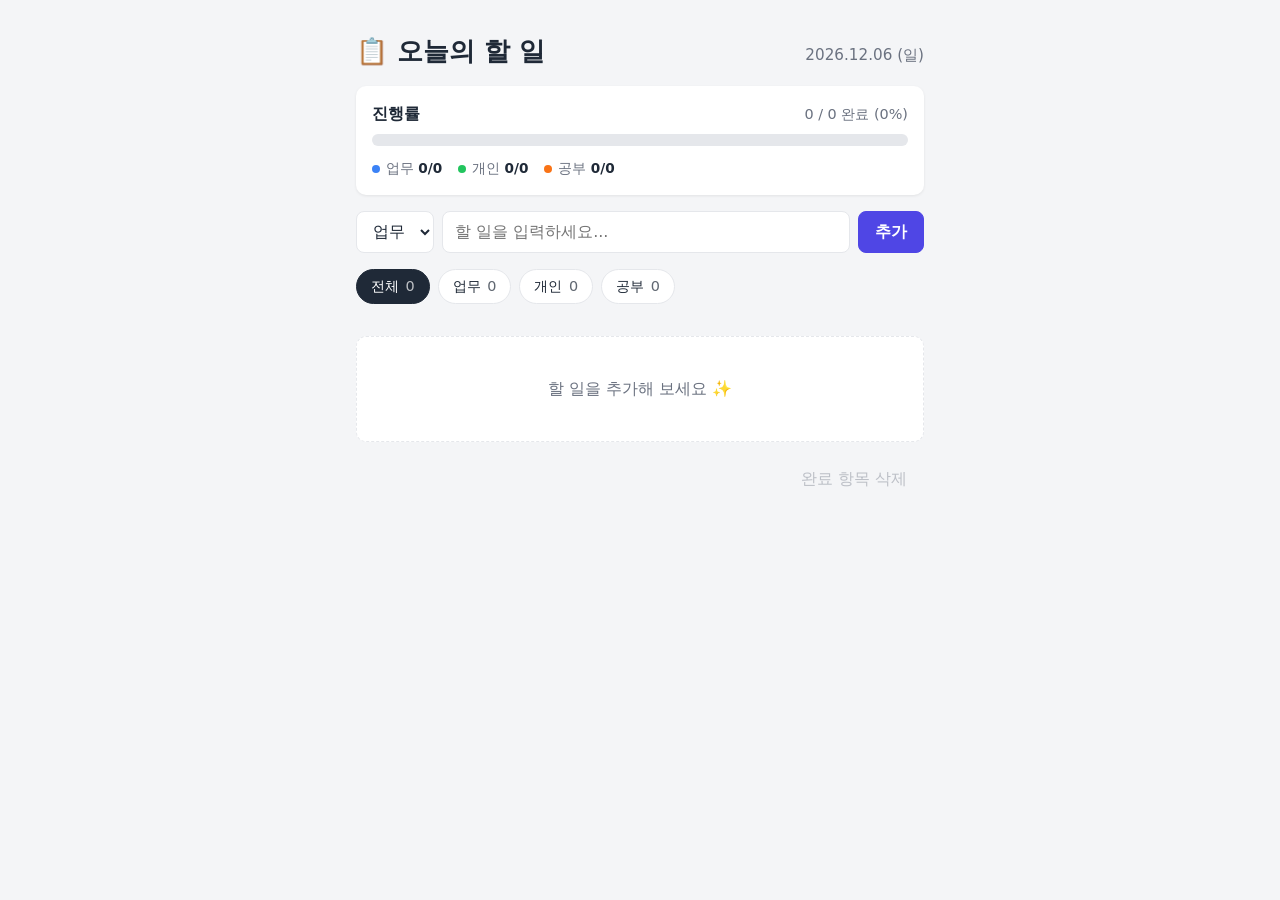
==== mobile_version/index.html @ 47eabd2c "데스크톱 2단 웹 버전 추가, 기존 버전은 mobile_version/으로 이동 - mobile_version/: 기존 단일 컬럼(600px) 버전을 그대로 이동 - 루트(웹 버전" ====
<!DOCTYPE html>
<html lang="ko">
<head>
  <meta charset="UTF-8">
  <meta name="viewport" content="width=device-width, initial-scale=1.0">
  <title>오늘의 할 일</title>
  <link rel="stylesheet" href="style.css">
</head>
<body>
  <main class="app">
    <!-- 헤더: 제목 + 오늘 날짜 -->
    <header class="app-header">
      <h1>📋 오늘의 할 일</h1>
      <time id="today" class="today"></time>
    </header>

    <!-- 진행률 -->
    <section id="progress" class="progress" aria-labelledby="progress-title">
      <div class="progress-head">
        <h2 id="progress-title">진행률</h2>
        <p id="progress-text" class="progress-text" aria-live="polite">0 / 0 완료 (0%)</p>
      </div>
      <div id="progress-bar" class="progress-bar" role="progressbar"
           aria-valuemin="0" aria-valuemax="100" aria-valuenow="0" aria-labelledby="progress-title">
        <div id="progress-fill" class="progress-fill"></div>
      </div>
      <ul id="category-progress" class="category-progress">
        <li class="cat-work" data-category="work">업무 <strong>0/0</strong></li>
        <li class="cat-personal" data-category="personal">개인 <strong>0/0</strong></li>
        <li class="cat-study" data-category="study">공부 <strong>0/0</strong></li>
      </ul>
    </section>

    <!-- 할 일 입력 -->
    <form id="todo-form" class="todo-form" autocomplete="off">
      <label for="category-select" class="sr-only">카테고리</label>
      <select id="category-select" class="category-select">
        <option value="work">업무</option>
        <option value="personal">개인</option>
        <option value="study">공부</option>
      </select>
      <label for="todo-input" class="sr-only">할 일</label>
      <input id="todo-input" class="todo-input" type="text"
             placeholder="할 일을 입력하세요..." maxlength="100" required>
      <button type="submit" class="btn btn-primary">추가</button>
    </form>

    <!-- 카테고리 필터 -->
    <nav id="filters" class="filters" aria-label="카테고리 필터">
      <button type="button" class="filter-btn is-active" data-filter="all" aria-pressed="true">전체 <span class="count">0</span></button>
      <button type="button" class="filter-btn" data-filter="work" aria-pressed="false">업무 <span class="count">0</span></button>
      <button type="button" class="filter-btn" data-filter="personal" aria-pressed="false">개인 <span class="count">0</span></button>
      <button type="button" class="filter-btn" data-filter="study" aria-pressed="false">공부 <span class="count">0</span></button>
    </nav>

    <!-- 할 일 목록 (app.js가 렌더링) -->
    <ul id="todo-list" class="todo-list"></ul>

    <!-- 빈 상태 안내 (목록이 비었을 때 JS가 hidden 해제) -->
    <p id="empty-state" class="empty-state" hidden>할 일을 추가해 보세요 ✨</p>

    <!-- 하단: 완료 항목 일괄 삭제 -->
    <footer class="app-footer">
      <button type="button" id="clear-completed" class="btn btn-ghost" disabled>완료 항목 삭제</button>
    </footer>
  </main>

  <script src="app.js"></script>
</body>
</html>
---- mobile_version/style.css ----
/* ===== 디자인 토큰 ===== */
:root {
  --bg: #f4f5f7;
  --surface: #ffffff;
  --text: #1f2937;
  --text-muted: #6b7280;
  --border: #e5e7eb;
  --primary: #4f46e5;
  --primary-hover: #4338ca;
  --danger: #dc2626;
  --success: #16a34a;

  --work: #3b82f6;
  --work-bg: #dbeafe;
  --personal: #22c55e;
  --personal-bg: #dcfce7;
  --study: #f97316;
  --study-bg: #ffedd5;

  --radius: 10px;
  --shadow: 0 1px 3px rgba(0, 0, 0, 0.08);
}

/* ===== 기본 ===== */
* {
  box-sizing: border-box;
}

body {
  margin: 0;
  background: var(--bg);
  color: var(--text);
  font-family: "Pretendard", "Apple SD Gothic Neo", "Malgun Gothic", system-ui, sans-serif;
  line-height: 1.5;
}

button,
input,
select {
  font: inherit;
  color: inherit;
}

/* 화면에는 숨기고 스크린리더에는 읽히게 */
.sr-only {
  position: absolute;
  width: 1px;
  height: 1px;
  padding: 0;
  margin: -1px;
  overflow: hidden;
  clip: rect(0, 0, 0, 0);
  white-space: nowrap;
  border: 0;
}

:focus-visible {
  outline: 2px solid var(--primary);
  outline-offset: 2px;
}

/* ===== 레이아웃 ===== */
.app {
  max-width: 600px;
  margin: 0 auto;
  padding: 32px 16px 48px;
  display: flex;
  flex-direction: column;
  gap: 16px;
}

/* ===== 헤더 ===== */
.app-header {
  display: flex;
  justify-content: space-between;
  align-items: baseline;
  flex-wrap: wrap;
  gap: 8px;
}

.app-header h1 {
  margin: 0;
  font-size: 1.6rem;
}

.today {
  color: var(--text-muted);
  font-size: 0.95rem;
}

/* ===== 진행률 ===== */
.progress {
  background: var(--surface);
  border-radius: var(--radius);
  box-shadow: var(--shadow);
  padding: 16px;
}

.progress-head {
  display: flex;
  justify-content: space-between;
  align-items: baseline;
  margin-bottom: 8px;
}

.progress-head h2 {
  margin: 0;
  font-size: 1rem;
}

.progress-text {
  margin: 0;
  color: var(--text-muted);
  font-size: 0.9rem;
}

.progress-bar {
  height: 12px;
  background: var(--border);
  border-radius: 999px;
  overflow: hidden;
}

.progress-fill {
  height: 100%;
  width: 0;
  background: var(--primary);
  border-radius: inherit;
  transition: width 0.3s ease;
}

/* 모두 완료했을 때 */
.progress.is-complete .progress-fill {
  background: var(--success);
}

.progress.is-complete .progress-text {
  color: var(--success);
  font-weight: 600;
}

.category-progress {
  list-style: none;
  margin: 12px 0 0;
  padding: 0;
  display: flex;
  gap: 16px;
  flex-wrap: wrap;
  font-size: 0.85rem;
  color: var(--text-muted);
}

.category-progress li::before {
  content: "";
  display: inline-block;
  width: 8px;
  height: 8px;
  margin-right: 6px;
  border-radius: 50%;
  vertical-align: middle;
}

.category-progress .cat-work::before { background: var(--work); }
.category-progress .cat-personal::before { background: var(--personal); }
.category-progress .cat-study::before { background: var(--study); }

.category-progress strong {
  color: var(--text);
  font-weight: 600;
}

/* ===== 입력 폼 ===== */
.todo-form {
  display: flex;
  gap: 8px;
}

.category-select,
.todo-input,
.edit-input {
  height: 42px;
  padding: 0 12px;
  border: 1px solid var(--border);
  border-radius: 8px;
  background: var(--surface);
}

.todo-input,
.edit-input {
  flex: 1;
  min-width: 0;
}

.category-select {
  flex-shrink: 0;
  cursor: pointer;
}

/* ===== 버튼 ===== */
.btn {
  height: 42px;
  padding: 0 16px;
  border: 1px solid var(--border);
  border-radius: 8px;
  background: var(--surface);
  cursor: pointer;
  white-space: nowrap;
}

.btn:hover {
  background: var(--bg);
}

.btn-primary {
  background: var(--primary);
  border-color: var(--primary);
  color: #fff;
  font-weight: 600;
}

.btn-primary:hover {
  background: var(--primary-hover);
}

.btn-sm {
  height: 34px;
  padding: 0 12px;
  font-size: 0.875rem;
}

.btn-ghost {
  border-color: transparent;
  background: transparent;
  color: var(--text-muted);
}

.btn-ghost:hover:not(:disabled) {
  color: var(--danger);
  background: transparent;
}

.btn:disabled {
  opacity: 0.4;
  cursor: not-allowed;
}

.icon-btn {
  width: 34px;
  height: 34px;
  border: none;
  border-radius: 6px;
  background: transparent;
  cursor: pointer;
}

.icon-btn:hover {
  background: var(--bg);
}

/* ===== 필터 탭 ===== */
.filters {
  display: flex;
  gap: 8px;
  flex-wrap: wrap;
}

.filter-btn {
  padding: 6px 14px;
  border: 1px solid var(--border);
  border-radius: 999px;
  background: var(--surface);
  cursor: pointer;
  font-size: 0.9rem;
}

.filter-btn:hover {
  border-color: var(--primary);
}

.filter-btn.is-active {
  background: var(--text);
  border-color: var(--text);
  color: #fff;
}

.filter-btn .count {
  margin-left: 2px;
  opacity: 0.7;
}

/* ===== 할 일 목록 ===== */
.todo-list {
  list-style: none;
  margin: 0;
  padding: 0;
  display: flex;
  flex-direction: column;
  gap: 8px;
}

.todo-item {
  display: flex;
  align-items: center;
  gap: 10px;
  min-height: 54px;
  padding: 8px 8px 8px 14px;
  background: var(--surface);
  border-radius: var(--radius);
  box-shadow: var(--shadow);
}

.todo-check {
  width: 20px;
  height: 20px;
  flex-shrink: 0;
  accent-color: var(--primary);
  cursor: pointer;
}

.todo-text {
  flex: 1;
  min-width: 0;
  word-break: keep-all;
  overflow-wrap: anywhere;
}

.todo-actions {
  display: flex;
  gap: 4px;
  flex-shrink: 0;
}

/* 완료 상태 */
.todo-item.is-completed .todo-text {
  text-decoration: line-through;
  color: var(--text-muted);
}

.todo-item.is-completed .badge {
  opacity: 0.5;
}

/* 편집 상태 */
.todo-item.is-editing {
  outline: 2px solid var(--primary);
}

.todo-item.is-editing .category-select,
.todo-item.is-editing .edit-input {
  height: 34px;
}

/* ===== 카테고리 배지 ===== */
.badge {
  flex-shrink: 0;
  padding: 2px 8px;
  border-radius: 6px;
  font-size: 0.75rem;
  font-weight: 600;
}

.badge-work { background: var(--work-bg); color: #1d4ed8; }
.badge-personal { background: var(--personal-bg); color: #15803d; }
.badge-study { background: var(--study-bg); color: #c2410c; }

/* ===== 빈 상태 / 푸터 ===== */
.empty-state {
  margin: 0;
  padding: 40px 16px;
  text-align: center;
  color: var(--text-muted);
  background: var(--surface);
  border: 1px dashed var(--border);
  border-radius: var(--radius);
}

.app-footer {
  display: flex;
  justify-content: flex-end;
}

/* ===== 모바일 ===== */
@media (max-width: 480px) {
  .app {
    padding-top: 20px;
  }

  .app-header h1 {
    font-size: 1.35rem;
  }

  .todo-form {
    flex-wrap: wrap;
  }

  .todo-form .todo-input {
    flex-basis: 100%;
    order: -1;
  }

  .todo-form .category-select,
  .todo-form .btn {
    flex: 1;
  }

  .todo-item.is-editing {
    flex-wrap: wrap;
  }

  .todo-item.is-editing .edit-input {
    flex-basis: 100%;
    order: -1;
  }
}
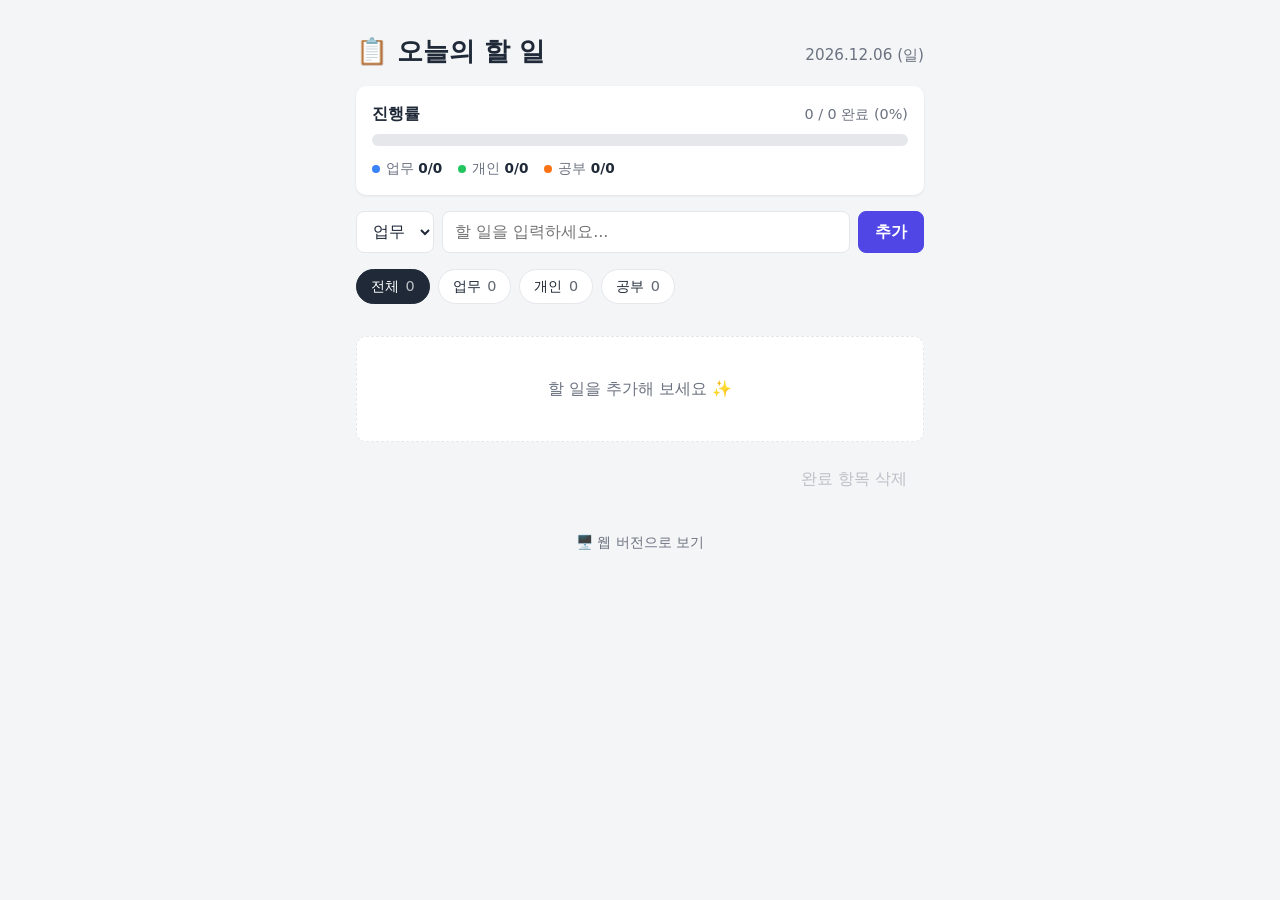
==== commit 52c29e50: "모바일 버전에 웹 버전 링크 추가 Co-Authored-By: Claude Opus 5.5 <noreply@anthropic.com>" ====
--- a/mobile_version/index.html
+++ b/mobile_version/index.html
@@ -63,6 +63,8 @@
     <footer class="app-footer">
       <button type="button" id="clear-completed" class="btn btn-ghost" disabled>완료 항목 삭제</button>
     </footer>
+
+    <a class="version-link" href="../">🖥️ 웹 버전으로 보기</a>
   </main>
 
   <script src="app.js"></script>
--- a/mobile_version/style.css
+++ b/mobile_version/style.css
@@ -379,6 +379,19 @@
   justify-content: flex-end;
 }
 
+.version-link {
+  align-self: center;
+  margin-top: 16px;
+  color: var(--text-muted);
+  font-size: 0.875rem;
+  text-decoration: none;
+}
+
+.version-link:hover {
+  color: var(--primary);
+  text-decoration: underline;
+}
+
 /* ===== 모바일 ===== */
 @media (max-width: 480px) {
   .app {
